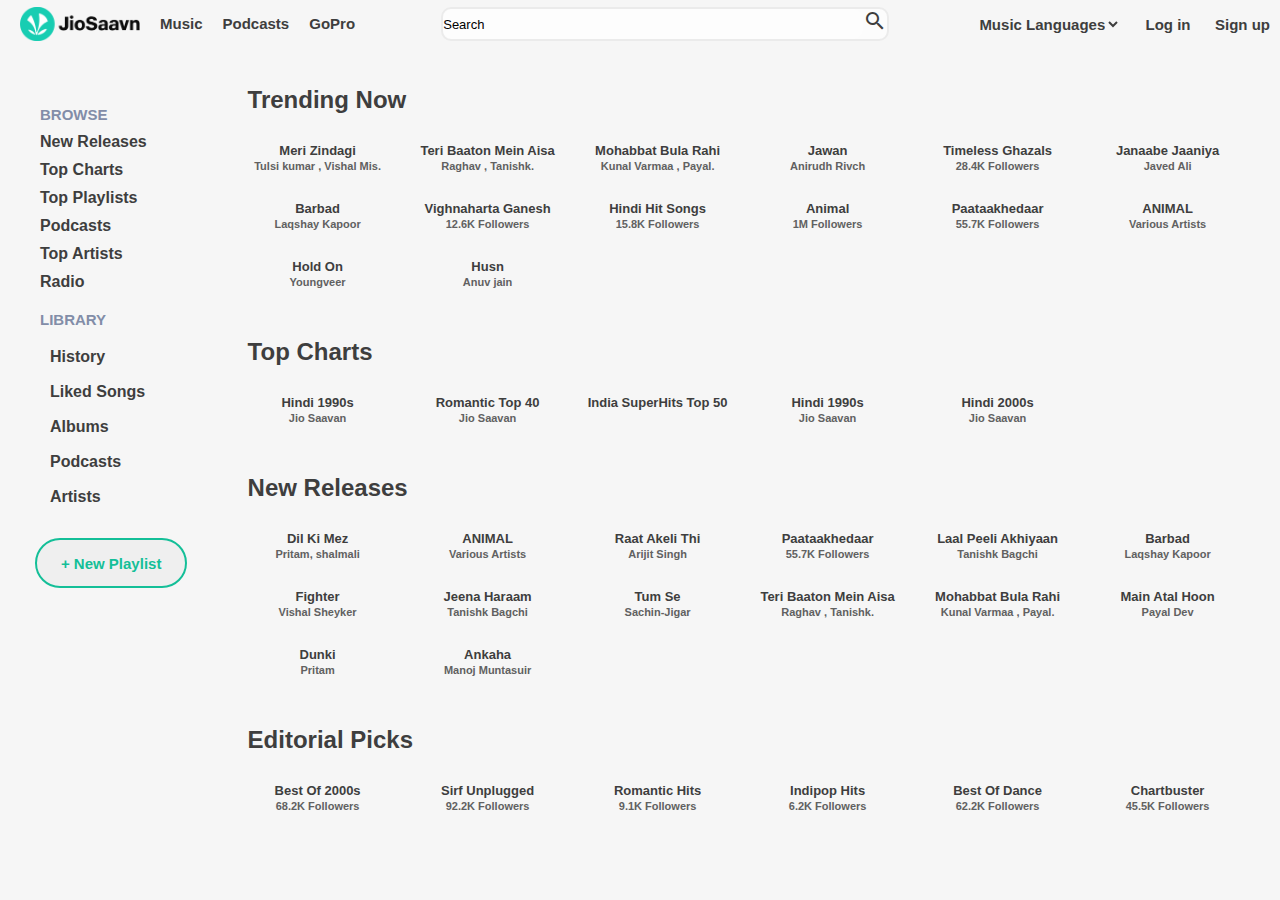
==== index.html @ f63c3358 "Make website responsive" ====
<!DOCTYPE html>
<html lang="en">

<head>
    <meta charset="UTF-8">
    <meta name="viewport" content="width=device-width, initial-scale=1.0">
    <title>Document</title>
    <link rel="stylesheet" href="style.css">
    <link rel="stylesheet" href="https://fonts.googleapis.com/icon?family=Material+Icons">
</head>

<body>
    <!-- Nav Start -->
    <div class="header">
        <div class="header_left">
            <img src="./image/JioSaavn_Logo.svg.png" alt="JioSaavan LoGo" />
            <div class="mydiv"><span title="Music">Music</span></div>
            <div class="hide">
                <h2 style="margin-left: 20px; color: rgba(0, 0, 0, 0.58);">What's Hot on JioSaavn
                </h2>
                <hr>
                <div class="menu-item">
                    <div class="menu-container-1">
                        <h4>NEW RELEASES</h4>
                        <p>Tum Se (From "Teri Baaton Mein Aisa Uljha Jiya")</p>
                        <p>Teri Baaton Mein Aisa Uljha Jiya Title Song (From "Teri Baaton Mein Aisa Uljha Jiya")</p>
                        <p>Jeena Haraam (From "Crakk - Jeetegaa Toh Jiyegaa")</p>
                        <p>Akhiyaan Gulaab (From "Teri Baaton Mein Aisa Uljha Jiya")</p>
                        <p>Dil Jhoom (From "Crakk - Jeetegaa Toh Jiyegaa")</p>
                        <p>Laal Peeli Akhiyaan (From "Teri Baaton Mein Aisa Uljha Jiya")</p>
                        <p>Raat Akeli Thi (From "Merry Christmas")</p>
                    </div>
                    <div class="menu-container-1" style="width: 60%;">
                        <h4>TOP PLAYLISTS</h4>
                        <p>Chartbusters 2023 - Hindi</p>
                        <p>Surprise Me</p>
                        <p>Weekly Top Songs - Hindi</p>
                        <p>Best Of Dance - Hindi</p>
                        <p>Indipop Hits 2023 - Hindi</p>
                        <p>Jhakaas Remakes</p>
                        <p>Romantic Hits 2023 - Hindi</p>
                        <p>Sirf Unplugged</p>
                        <p>Best Of 2000s - Hindi</p>
                        <p>Best Of Sad Songs - Hindi</p>
                    </div>
                    <div class="menu-container-1" style="width: 60%;">
                        <h4>TOP ARTISTS</h4>
                        <p>Neha Kakkar</p>
                        <p>Arijit Singh</p>
                        <p>Badshah</p>
                        <p>Atif Aslam</p>
                        <p>Justin Bieber</p>
                        <p>Himesh Reshammiya</p>
                        <p>Badshah</p>
                        <p>Lata Mangeshkar</p>
                        <p>Diljit Dosanjh</p>
                        <p>Shreya Ghoshal</p>
                        <p>Reshammiya</p>
                    </div>
                </div>
            </div>
            <div><span title="Podcasts"><a href="#podcasts">Podcasts</a></span></div>
            <div><span title="GoPro">GoPro</span></div>
        </div>

        <div title="search" class="header_middle">
            <input type="text" placeholder="Search">
            <i class="material-icons">search</i>
        </div>

        <div class="header_right">
            <span>
                <select class="select" name="Languages">
                    <option disabled selected>Music Languages</option>
                    <option value="Hindi">Hindi</option>
                    <option value="English">English</option>
                    <option value="Punjabi">Punjabi</option>
                    <option value="Gujarati">Gujarati</option>
                    <option value="Bhojpuri">Bhojpuri</option>
                </select>
            </span>
            <span title="Log In" class="login">Log in</span>
            <span title="Sign Up" class="login">Sign up</span>
        </div>
    </div>
    <!-- Nav close -->

    <div class="main">
        <!-- Sidebar Section Start -->
        <div class="sidebar">
            <div class="categories-1">
                <h4>BROWSE</h4>
                <ul class="category-1">
                    <li title="New Releases"><a href="">New Releases</a></li>
                    <li title="Top Charts"><a href="./shreyashi/Top Charts/charts.html">Top Charts</a></li>
                    <li title="Top Playlists"><a href="abhishek/topPlaylist.html">Top Playlists</a></li>
                    <li title="Podcasts"><a href="./dhruv/podcast.html">Podcasts</a></li>
                    <li title="Top Artists"><a href="">Top Artists</a></li>
                    <li title="Radio"><a href="">Radio</a></li>
                </ul>
            </div>

            <div class="categories-2">
                <h4>LIBRARY</h4>
                <div class="category-2">
                    <i class="fa-solid fa-clock-rotate-left"></i>
                    <span title="History">History</span>
                </div>
                <div class="category-2">
                    <i class="fa-solid fa-heart"></i>
                    <span title="Liked Songs">Liked Songs</span>
                </div>
                <div class="category-2">
                    <i class="fa-solid fa-record-vinyl"></i>
                    <span title="Albums">Albums</span>
                </div>
                <div class="category-2">
                    <i class="fa-solid fa-microphone-lines"></i>
                    <span title="Podcasts">Podcasts</span>
                </div>
                <div class="category-2">
                    <i class="fa-solid fa-person"></i>
                    <span title="Artists">Artists</span>
                </div>
            </div>

            <div class="newplaylist">
                <button>+ New Playlist</button>
            </div>
        </div>
        <!-- Sidebar Section end -->

        <!-- Main Music Section Start -->
        <div class="music">

            <!-- Trending Now section start -->
            <h2>Trending Now</h2>
            <div class="container">
                <div class="main-music icon_hover-1">
                    <div class="music-thumbnail">
                        <img src="https://c.saavncdn.com/516/Meri-Zindagi-Hindi-2024-20240124171007-150x150.jpg?bch=474133"
                            alt="">
                        <div class="middle-1">
                            <div class="text-1"><i class="fa-sharp fa-solid fa-circle-play fa-xl"></i>
                            </div>
                        </div>
                    </div>
                    <div class="title">
                        <p class="p1">Meri Zindagi</p>
                        <p class="p2">Tulsi kumar , Vishal Mis.</p>
                    </div>
                </div>
                <div class="main-music icon_hover-1">
                    <div class="music-thumbnail">
                        <img src="https://c.saavncdn.com/844/Teri-Baaton-Mein-Aisa-Uljha-Jiya-Title-Song-From-Teri-Baaton-Mein-Aisa-Uljha-Jiya-Hindi-2024-20240130171002-150x150.jpg?bch=474136"
                            alt="">
                        <div class="middle-1">
                            <div class="text-1"><i class="fa-sharp fa-solid fa-circle-play fa-xl"></i>
                            </div>
                        </div>
                    </div>
                    <div class="title">
                        <p class="p1">Teri Baaton Mein Aisa</p>
                        <p class="p2">Raghav , Tanishk.</p>
                    </div>
                </div>
                <div class="main-music icon_hover-1">
                    <div class="music-thumbnail">
                        <img src="https://c.saavncdn.com/019/Mohabbat-Bula-Rahi-Hai-Hindi-2024-20240122130630-150x150.jpg?bch=474136"
                            alt="">
                        <div class="middle-1">
                            <div class="text-1"><i class="fa-sharp fa-solid fa-circle-play fa-xl"></i>
                            </div>
                        </div>
                    </div>
                    <div class="title">
                        <p class="p1">Mohabbat Bula Rahi</p>
                        <p class="p2">Kunal Varmaa , Payal.</p>
                    </div>
                </div>
                <div class="main-music icon_hover-1">
                    <div class="music-thumbnail">
                        <img src="https://c.saavncdn.com/047/Jawan-Hindi-2023-20230921190854-150x150.jpg?bch=474136"
                            alt="">
                        <div class="middle-1">
                            <div class="text-1"><i class="fa-sharp fa-solid fa-circle-play fa-xl"></i>
                            </div>
                        </div>
                    </div>
                    <div class="title">
                        <p class="p1">Jawan</p>
                        <p class="p2">Anirudh Rivch</p>
                    </div>
                </div>
                <div class="main-music icon_hover-1">
                    <div class="music-thumbnail">
                        <img src="https://c.saavncdn.com/editorial/logo/TimelessGhazals_20211215062059_150x150.jpg?bch=1703145187"
                            alt="">
                        <div class="middle-1">
                            <div class="text-1"><i class="fa-sharp fa-solid fa-circle-play fa-xl"></i>
                            </div>
                        </div>
                    </div>
                    <div class="title">
                        <p class="p1">Timeless Ghazals</p>
                        <p class="p2">28.4K Followers</p>
                    </div>
                </div>
                <div class="main-music icon_hover-1">
                    <div class="music-thumbnail">
                        <img src="https://c.saavncdn.com/853/Janaabe-Jaaniya-Hindi-2024-20240131053656-150x150.jpg?bch=474136"
                            alt="">
                        <div class="middle-1">
                            <div class="text-1"><i class="fa-sharp fa-solid fa-circle-play fa-xl"></i>
                            </div>
                        </div>
                    </div>
                    <div class="title">
                        <p class="p1">Janaabe Jaaniya</p>
                        <p class="p2">Javed Ali</p>
                    </div>
                </div>
                <div class="main-music icon_hover-1">
                    <div class="music-thumbnail">
                        <img src="https://c.saavncdn.com/395/Barbaad-Hindi-2024-20240119101507-150x150.jpg?bch=474136"
                            alt="">
                        <div class="middle-1">
                            <div class="text-1"><i class="fa-sharp fa-solid fa-circle-play fa-xl"></i>
                            </div>
                        </div>
                    </div>
                    <div class="title">
                        <p class="p1">Barbad</p>
                        <p class="p2">Laqshay Kapoor</p>
                    </div>
                </div>
                <div class="main-music icon_hover-1">
                    <div class="music-thumbnail">
                        <img src="https://c.saavncdn.com/editorial/logo/MTPVighnahartaGaneshhindiJaiShreeGanesha_20210907171234_150x150.jpg?bch=1706769271"
                            alt="">
                        <div class="middle-1">
                            <div class="text-1"><i class="fa-sharp fa-solid fa-circle-play fa-xl"></i>
                            </div>
                        </div>
                    </div>
                    <div class="title">
                        <p class="p1">Vighnaharta Ganesh</p>
                        <p class="p2">12.6K Followers</p>
                    </div>
                </div>
                <div class="main-music icon_hover-1">
                    <div class="music-thumbnail">
                        <img src="https://c.saavncdn.com/editorial/HindiHitSongs_20231227172200_150x150.jpg?bch=1703699539"
                            alt="">
                        <div class="middle-1">
                            <div class="text-1"><i class="fa-sharp fa-solid fa-circle-play fa-xl"></i>
                            </div>
                        </div>
                    </div>
                    <div class="title">
                        <p class="p1">Hindi Hit Songs</p>
                        <p class="p2">15.8K Followers</p>
                    </div>
                </div>
                <div class="main-music icon_hover-1">
                    <div class="music-thumbnail">
                        <img src="https://c.saavncdn.com/172/ANIMAL-Hindi-2024-20240123131002-150x150.jpg?bch=474136"
                            alt="">
                        <div class="middle-1">
                            <div class="text-1"><i class="fa-sharp fa-solid fa-circle-play fa-xl"></i>
                            </div>
                        </div>
                    </div>
                    <div class="title">
                        <p class="p1">Animal</p>
                        <p class="p2">1M Followers</p>
                    </div>
                </div>
                <div class="main-music icon_hover-1">
                    <div class="music-thumbnail">
                        <img src="https://c.saavncdn.com/editorial/PataakhedaarHits_20230529083453_150x150.jpg?bch=1704454521"
                            alt="">
                        <div class="middle-1">
                            <div class="text-1"><i class="fa-sharp fa-solid fa-circle-play fa-xl"></i>
                            </div>
                        </div>
                    </div>
                    <div class="title">
                        <p class="p1">Paataakhedaar</p>
                        <p class="p2">55.7K Followers</p>
                    </div>
                </div>
                <div class="main-music icon_hover-1">
                    <div class="music-thumbnail">
                        <img src="https://c.saavncdn.com/092/ANIMAL-Hindi-2023-20231124191036-150x150.jpg?bch=474136"
                            alt="">
                        <div class="middle-1">
                            <div class="text-1"><i class="fa-sharp fa-solid fa-circle-play fa-xl"></i>
                            </div>
                        </div>
                    </div>
                    <div class="title">
                        <p class="p1">ANIMAL</p>
                        <p class="p2">Various Artists</p>
                    </div>
                </div>
                <div class="main-music icon_hover-1">
                    <div class="music-thumbnail">
                        <img src="https://c.saavncdn.com/728/Hold-On-Hindi-2024-20240131063726-150x150.jpg?bch=474136"
                            alt="">
                        <div class="middle-1">
                            <div class="text-1"><i class="fa-sharp fa-solid fa-circle-play fa-xl"></i>
                            </div>
                        </div>
                    </div>
                    <div class="title">
                        <p class="p1">Hold On</p>
                        <p class="p2">Youngveer</p>
                    </div>
                </div>
                <div class="main-music icon_hover-1">
                    <div class="music-thumbnail">
                        <img src="https://c.saavncdn.com/436/Husn-Hindi-2023-20231129054140-150x150.jpg?bch=474136"
                            alt="">
                        <div class="middle-1">
                            <div class="text-1"><i class="fa-sharp fa-solid fa-circle-play fa-xl"></i>
                            </div>
                        </div>
                    </div>
                    <div class="title">
                        <p class="p1">Husn</p>
                        <p class="p2">Anuv jain</p>
                    </div>
                </div>
            </div>
            <!-- Trending Now section end -->

            <!-- Top Charts section start -->
            <h2>Top Charts</h2>
            <div class="container">
                <div class="main-music icon_hover-1">
                    <div class="music-thumbnail">
                        <img src="https://c.saavncdn.com/editorial/charts_CHARTS_SAAVN_hindi_1990s_175982_20230711094900_150x150.jpg"
                            alt="">
                        <div class="middle-1">
                            <div class="text-1"><i class="fa-sharp fa-solid fa-circle-play fa-xl"></i>
                            </div>
                        </div>
                    </div>
                    <div class="title">
                        <p class="p1">Hindi 1990s</p>
                        <p class="p2">Jio Saavan</p>
                    </div>
                </div>
                <div class="main-music icon_hover-1">
                    <div class="music-thumbnail">
                        <img src="https://c.saavncdn.com/editorial/charts_RomanticTop40_167985_20220311173413_150x150.jpg"
                            alt="">
                        <div class="middle-1">
                            <div class="text-1"><i class="fa-sharp fa-solid fa-circle-play fa-xl"></i>
                            </div>
                        </div>
                    </div>
                    <div class="title">
                        <p class="p1">Romantic Top 40</p>
                        <p class="p2">Jio Saavan</p>
                    </div>
                </div>
                <div class="main-music icon_hover-1">
                    <div class="music-thumbnail">
                        <img src="https://c.saavncdn.com/editorial/IndiaSuperhitsTop50_20240125185012_150x150.jpg"
                            alt="">
                        <div class="middle-1">
                            <div class="text-1"><i class="fa-sharp fa-solid fa-circle-play fa-xl"></i>
                            </div>
                        </div>
                    </div>
                    <div class="title">
                        <p class="p1">India SuperHits Top 50</p>
                    </div>
                </div>
                <div class="main-music icon_hover-1">
                    <div class="music-thumbnail">
                        <img src="https://c.saavncdn.com/editorial/charts_CHARTS_SAAVN_hindi_1980s_139462_20230711095004_150x150.jpg"
                            alt="">
                        <div class="middle-1">
                            <div class="text-1"><i class="fa-sharp fa-solid fa-circle-play fa-xl"></i>
                            </div>
                        </div>
                    </div>
                    <div class="title">
                        <p class="p1">Hindi 1990s</p>
                        <p class="p2">Jio Saavan</p>
                    </div>
                </div>
                <div class="main-music icon_hover-1">
                    <div class="music-thumbnail">
                        <img src="https://c.saavncdn.com/editorial/charts_CHARTS_SAAVN_hindi_2000s_139784_20230711094322_150x150.jpg"
                            alt="">
                        <div class="middle-1">
                            <div class="text-1"><i class="fa-sharp fa-solid fa-circle-play fa-xl"></i>
                            </div>
                        </div>
                    </div>
                    <div class="title">
                        <p class="p1">Hindi 2000s</p>
                        <p class="p2">Jio Saavan</p>
                    </div>
                </div>
            </div>
            <!-- Top Charts section end -->


            <!-- New Releases section start -->
            <h2>New Releases</h2>
            <div class="container">
                <div class="main-music icon_hover-1">
                    <div class="music-thumbnail">
                        <img src="https://c.saavncdn.com/555/Dil-Ki-Mez-Pe-From-Merry-Christmas-Hindi-2024-20240117120334-150x150.jpg"
                            alt="">
                        <div class="middle-1">
                            <div class="text-1"><i class="fa-sharp fa-solid fa-circle-play fa-xl"></i>
                            </div>
                        </div>
                    </div>
                    <div class="title">
                        <p class="p1">Dil Ki Mez</p>
                        <p class="p2">Pritam, shalmali</p>
                    </div>
                </div>
                <div class="main-music icon_hover-1">
                    <div class="music-thumbnail">
                        <img src="https://c.saavncdn.com/092/ANIMAL-Hindi-2023-20231124191036-150x150.jpg?bch=474136"
                            alt="">
                        <div class="middle-1">
                            <div class="text-1"><i class="fa-sharp fa-solid fa-circle-play fa-xl"></i>
                            </div>
                        </div>
                    </div>
                    <div class="title">
                        <p class="p1">ANIMAL</p>
                        <p class="p2">Various Artists</p>
                    </div>
                </div>
                <div class="main-music icon_hover-1">
                    <div class="music-thumbnail">
                        <img src="https://c.saavncdn.com/043/Raat-Akeli-Thi-From-Merry-Christmas-Hindi-2024-20240109222803-150x150.jpg"
                            alt="">
                        <div class="middle-1">
                            <div class="text-1"><i class="fa-sharp fa-solid fa-circle-play fa-xl"></i>
                            </div>
                        </div>
                    </div>
                    <div class="title">
                        <p class="p1">Raat Akeli Thi</p>
                        <p class="p2">Arijit Singh</p>
                    </div>
                </div>
                <div class="main-music icon_hover-1">
                    <div class="music-thumbnail">
                        <img src="https://c.saavncdn.com/editorial/PataakhedaarHits_20230529083453_150x150.jpg?bch=1704454521"
                            alt="">
                        <div class="middle-1">
                            <div class="text-1"><i class="fa-sharp fa-solid fa-circle-play fa-xl"></i>
                            </div>
                        </div>
                    </div>
                    <div class="title">
                        <p class="p1">Paataakhedaar</p>
                        <p class="p2">55.7K Followers</p>
                    </div>
                </div>
                <div class="main-music icon_hover-1">
                    <div class="music-thumbnail">
                        <img src="https://c.saavncdn.com/977/Laal-Peeli-Akhiyaan-From-Teri-Baaton-Mein-Aisa-Uljha-Jiya-Hindi-2024-20240111141044-150x150.jpg"
                            alt="">
                        <div class="middle-1">
                            <div class="text-1"><i class="fa-sharp fa-solid fa-circle-play fa-xl"></i>
                            </div>
                        </div>
                    </div>
                    <div class="title">
                        <p class="p1">Laal Peeli Akhiyaan</p>
                        <p class="p2">Tanishk Bagchi</p>
                    </div>
                </div>
                <div class="main-music icon_hover-1">
                    <div class="music-thumbnail">
                        <img src="https://c.saavncdn.com/395/Barbaad-Hindi-2024-20240119101507-150x150.jpg?bch=474136"
                            alt="">
                        <div class="middle-1">
                            <div class="text-1"><i class="fa-sharp fa-solid fa-circle-play fa-xl"></i>
                            </div>
                        </div>
                    </div>
                    <div class="title">
                        <p class="p1">Barbad</p>
                        <p class="p2">Laqshay Kapoor</p>
                    </div>
                </div>
                <div class="main-music icon_hover-1">
                    <div class="music-thumbnail">
                        <img src="https://c.saavncdn.com/153/Fighter-Hindi-2024-20240129131002-150x150.jpg" alt="">
                        <div class="middle-1">
                            <div class="text-1"><i class="fa-sharp fa-solid fa-circle-play fa-xl"></i>
                            </div>
                        </div>
                    </div>
                    <div class="title">
                        <p class="p1">Fighter</p>
                        <p class="p2">Vishal Sheyker</p>
                    </div>
                </div>
                <div class="main-music icon_hover-1">
                    <div class="music-thumbnail">
                        <img src="https://c.saavncdn.com/356/Jeena-Haraam-From-Crakk-Jeetegaa-Toh-Jiyegaa-Hindi-2024-20240125121115-150x150.jpg"
                            alt="">
                        <div class="middle-1">
                            <div class="text-1"><i class="fa-sharp fa-solid fa-circle-play fa-xl"></i>
                            </div>
                        </div>
                    </div>
                    <div class="title">
                        <p class="p1">Jeena Haraam</p>
                        <p class="p2">Tanishk Bagchi</p>
                    </div>
                </div>
                <div class="main-music icon_hover-1">
                    <div class="music-thumbnail">
                        <img src="https://c.saavncdn.com/186/Tum-Se-From-Teri-Baaton-Mein-Aisa-Uljha-Jiya-Hindi-2024-20240202001003-150x150.jpg"
                            alt="">
                        <div class="middle-1">
                            <div class="text-1"><i class="fa-sharp fa-solid fa-circle-play fa-xl"></i>
                            </div>
                        </div>
                    </div>
                    <div class="title">
                        <p class="p1">Tum Se</p>
                        <p class="p2">Sachin-Jigar</p>
                    </div>
                </div>
                <div class="main-music icon_hover-1">
                    <div class="music-thumbnail">
                        <img src="https://c.saavncdn.com/844/Teri-Baaton-Mein-Aisa-Uljha-Jiya-Title-Song-From-Teri-Baaton-Mein-Aisa-Uljha-Jiya-Hindi-2024-20240130171002-150x150.jpg?bch=474136"
                            alt="">
                        <div class="middle-1">
                            <div class="text-1"><i class="fa-sharp fa-solid fa-circle-play fa-xl"></i>
                            </div>
                        </div>
                    </div>
                    <div class="title">
                        <p class="p1">Teri Baaton Mein Aisa</p>
                        <p class="p2">Raghav , Tanishk.</p>
                    </div>
                </div>
                <div class="main-music icon_hover-1">
                    <div class="music-thumbnail">
                        <img src="https://c.saavncdn.com/019/Mohabbat-Bula-Rahi-Hai-Hindi-2024-20240122130630-150x150.jpg?bch=474136"
                            alt="">
                        <div class="middle-1">
                            <div class="text-1"><i class="fa-sharp fa-solid fa-circle-play fa-xl"></i>
                            </div>
                        </div>
                    </div>
                    <div class="title">
                        <p class="p1">Mohabbat Bula Rahi</p>
                        <p class="p2">Kunal Varmaa , Payal.</p>
                    </div>
                </div>
                <div class="main-music icon_hover-1">
                    <div class="music-thumbnail">
                        <img src="https://c.saavncdn.com/509/Main-Atal-Hoon-Hindi-2024-20240117153759-150x150.jpg"
                            alt="">
                        <div class="middle-1">
                            <div class="text-1"><i class="fa-sharp fa-solid fa-circle-play fa-xl"></i>
                            </div>
                        </div>
                    </div>
                    <div class="title">
                        <p class="p1">Main Atal Hoon</p>
                        <p class="p2">Payal Dev</p>
                    </div>
                </div>
                <div class="main-music icon_hover-1">
                    <div class="music-thumbnail">
                        <img src="https://c.saavncdn.com/139/Dunki-Hindi-2023-20231220211003-150x150.jpg" alt="">
                        <div class="middle-1">
                            <div class="text-1"><i class="fa-sharp fa-solid fa-circle-play fa-xl"></i>
                            </div>
                        </div>
                    </div>
                    <div class="title">
                        <p class="p1">Dunki</p>
                        <p class="p2">Pritam</p>
                    </div>
                </div>
                <div class="main-music icon_hover-1">
                    <div class="music-thumbnail">
                        <img src="https://c.saavncdn.com/475/Ankaha-From-Main-Atal-Hoon-Hindi-2024-20240125110845-150x150.jpg"
                            alt="">
                        <div class="middle-1">
                            <div class="text-1"><i class="fa-sharp fa-solid fa-circle-play fa-xl"></i>
                            </div>
                        </div>
                    </div>
                    <div class="title">
                        <p class="p1">Ankaha</p>
                        <p class="p2">Manoj Muntasuir</p>
                    </div>
                </div>
            </div>
            <!-- New Releases section end -->

            <!-- Editorial Picks section start -->
            <h2>Editorial Picks</h2>
            <div class="container">
                <div class="main-music icon_hover-1">
                    <div class="music-thumbnail">
                        <img src="https://c.saavncdn.com/editorial/BestOf2000sHindi_20230901051004_150x150.jpg" alt="">
                        <div class="middle-1">
                            <div class="text-1"><i class="fa-sharp fa-solid fa-circle-play fa-xl"></i>
                            </div>
                        </div>
                    </div>
                    <div class="title">
                        <p class="p1">Best Of 2000s</p>
                        <p class="p2">68.2K Followers</p>
                    </div>
                </div>
                <div class="main-music icon_hover-1">
                    <div class="music-thumbnail">
                        <img src="https://c.saavncdn.com/editorial/SirfUnplugged_20230531161214_150x150.jpg" alt="">
                        <div class="middle-1">
                            <div class="text-1"><i class="fa-sharp fa-solid fa-circle-play fa-xl"></i>
                            </div>
                        </div>
                    </div>
                    <div class="title">
                        <p class="p1">Sirf Unplugged</p>
                        <p class="p2">92.2K Followers</p>
                    </div>
                </div>
                <div class="main-music icon_hover-1">
                    <div class="music-thumbnail">
                        <img src="https://c.saavncdn.com/editorial/RomanticHits2023Hindi_20231211051437_150x150.jpg"
                            alt="">
                        <div class="middle-1">
                            <div class="text-1"><i class="fa-sharp fa-solid fa-circle-play fa-xl"></i>
                            </div>
                        </div>
                    </div>
                    <div class="title">
                        <p class="p1">Romantic Hits</p>
                        <p class="p2">9.1K Followers</p>
                    </div>
                </div>
                <div class="main-music icon_hover-1">
                    <div class="music-thumbnail">
                        <img src="https://c.saavncdn.com/editorial/IndipopHits2023Hindi_20231211051948_150x150.jpg"
                            alt="">
                        <div class="middle-1">
                            <div class="text-1"><i class="fa-sharp fa-solid fa-circle-play fa-xl"></i>
                            </div>
                        </div>
                    </div>
                    <div class="title">
                        <p class="p1">Indipop Hits</p>
                        <p class="p2">6.2K Followers</p>
                    </div>
                </div>
                <div class="main-music icon_hover-1">
                    <div class="music-thumbnail">
                        <img src="https://c.saavncdn.com/editorial/BestOfDanceHindi_20231026182028_150x150.jpg" alt="">
                        <div class="middle-1">
                            <div class="text-1"><i class="fa-sharp fa-solid fa-circle-play fa-xl"></i>
                            </div>
                        </div>
                    </div>
                    <div class="title">
                        <p class="p1">Best Of Dance</p>
                        <p class="p2">62.2K Followers</p>
                    </div>
                </div>
                <div class="main-music icon_hover-1">
                    <div class="music-thumbnail">
                        <img src="https://c.saavncdn.com/editorial/Chartbusters2023_20231211051420_150x150.jpg" alt="">
                        <div class="middle-1">
                            <div class="text-1"><i class="fa-sharp fa-solid fa-circle-play fa-xl"></i>
                            </div>
                        </div>
                    </div>
                    <div class="title">
                        <p class="p1">Chartbuster</p>
                        <p class="p2">45.5K Followers</p>
                    </div>
                </div>
                <div class="main-music icon_hover-1">
                    <div class="music-thumbnail">
                        <img src="https://c.saavncdn.com/editorial/BestOfRetro_20230831100603_150x150.jpg" alt="">
                        <div class="middle-1">
                            <div class="text-1"><i class="fa-sharp fa-solid fa-circle-play fa-xl"></i>
                            </div>
                        </div>
                    </div>
                    <div class="title">
                        <p class="p1">Best Of Retro</p>
                        <p class="p2">31.7K Followers</p>
                    </div>
                </div>
            </div>
            <!-- Editorial Picks section end -->

            <!-- Trending Podcasts section start -->
            <h2>Trending Podcasts</h2>
            <div class="container">
                <div class="main-music icon_hover-1">
                    <div class="music-thumbnail">
                        <img src="https://c.sop.saavncdn.com/Sathi-Das-20210715050424-150x150.jpg" alt="">
                        <div class="middle-1">
                            <div class="text-1"><i class="fa-sharp fa-solid fa-circle-play fa-xl"></i>
                            </div>
                        </div>
                    </div>
                    <div class="title">
                        <p class="p1">Sathi Das</p>
                    </div>
                </div>
                <div class="main-music icon_hover-1">
                    <div class="music-thumbnail">
                        <img src="https://c.sop.saavncdn.com/Bal-Krishan-Leela-20221229195518-150x150.jpg" alt="">
                        <div class="middle-1">
                            <div class="text-1"><i class="fa-sharp fa-solid fa-circle-play fa-xl"></i>
                            </div>
                        </div>
                    </div>
                    <div class="title">
                        <p class="p1">Bal Krishan Leela</p>
                    </div>
                </div>
                <div class="main-music icon_hover-1">
                    <div class="music-thumbnail">
                        <img src="https://c.sop.saavncdn.com/Ramayan-20230402054719-150x150.jpg" alt="">
                        <div class="middle-1">
                            <div class="text-1"><i class="fa-sharp fa-solid fa-circle-play fa-xl"></i>
                            </div>
                        </div>
                    </div>
                    <div class="title">
                        <p class="p1">Ramayan</p>
                    </div>
                </div>
                <div class="main-music icon_hover-1">
                    <div class="music-thumbnail">
                        <img src="https://c.sop.saavncdn.com/Yatharth-Geeta-Hindi-20211207111212-150x150.jpg" alt="">
                        <div class="middle-1">
                            <div class="text-1"><i class="fa-sharp fa-solid fa-circle-play fa-xl"></i>
                            </div>
                        </div>
                    </div>
                    <div class="title">
                        <p class="p1">Yatharth Geeta (Hindi)</p>
                    </div>
                </div>
                <div class="main-music icon_hover-1">
                    <div class="music-thumbnail">
                        <img src="https://c.sop.saavncdn.com/-20230102133012-150x150.jpg" alt="">
                        <div class="middle-1">
                            <div class="text-1"><i class="fa-sharp fa-solid fa-circle-play fa-xl"></i>
                            </div>
                        </div>
                    </div>
                    <div class="title">
                        <p class="p1">लव स्टोरी</p>
                    </div>
                </div>
                <div class="main-music icon_hover-1">
                    <div class="music-thumbnail">
                        <img src="https://c.sop.saavncdn.com/Adhyatmik-Kathayein-20231030074051-150x150.jpg" alt="">
                        <div class="middle-1">
                            <div class="text-1"><i class="fa-sharp fa-solid fa-circle-play fa-xl"></i>
                            </div>
                        </div>
                    </div>
                    <div class="title">
                        <p class="p1">Adhyatmik Kathayein</p>
                    </div>
                </div>
                <div class="main-music icon_hover-1">
                    <div class="music-thumbnail">
                        <img src="https://c.sop.saavncdn.com/DHADKANE-MERI-SUN-20231008103605-150x150.jpg" alt="">
                        <div class="middle-1">
                            <div class="text-1"><i class="fa-sharp fa-solid fa-circle-play fa-xl"></i>
                            </div>
                        </div>
                    </div>
                    <div class="title">
                        <p class="p1">Dhadkane Meri Sun</p>
                    </div>
                </div>
                <div class="main-music icon_hover-1">
                    <div class="music-thumbnail">
                        <img src="https://c.sop.saavncdn.com/Jai-Bajrangi-20210421124459-150x150.jpg" alt="">
                        <div class="middle-1">
                            <div class="text-1"><i class="fa-sharp fa-solid fa-circle-play fa-xl"></i>
                            </div>
                        </div>
                    </div>
                    <div class="title">
                        <p class="p1">Jai Bajrangi</p>
                    </div>
                </div>
                <div class="main-music icon_hover-1">
                    <div class="music-thumbnail">
                        <img src="https://c.sop.saavncdn.com/Kabir-Ke-Dohe-20231122094009-150x150.jpg" alt="">
                        <div class="middle-1">
                            <div class="text-1"><i class="fa-sharp fa-solid fa-circle-play fa-xl"></i>
                            </div>
                        </div>
                    </div>
                    <div class="title">
                        <p class="p1">Kabir Ke Dohe</p>
                    </div>
                </div>
                <div class="main-music icon_hover-1">
                    <div class="music-thumbnail">
                        <img src="https://c.sop.saavncdn.com/Sanatan-Soch-Science-of-Eternal-Well-Being-Spiritual-Podcast-20231108094746-150x150.jpg"
                            alt="">
                        <div class="middle-1">
                            <div class="text-1"><i class="fa-sharp fa-solid fa-circle-play fa-xl"></i>
                            </div>
                        </div>
                    </div>
                    <div class="title">
                        <p class="p1">Sanatan Soch</p>
                    </div>
                </div>
                <div class="main-music icon_hover-1">
                    <div class="music-thumbnail">
                        <img src="https://c.sop.saavncdn.com/Bhagvat-Gita-quotes-Mahabharat-Shri-Krishna-quotes-20230722081111-150x150.jpg"
                            alt="">
                        <div class="middle-1">
                            <div class="text-1"><i class="fa-sharp fa-solid fa-circle-play fa-xl"></i>
                            </div>
                        </div>
                    </div>
                    <div class="title">
                        <p class="p1">Bhagvat Gita Quotes</p>
                    </div>
                </div>
                <div class="main-music icon_hover-1">
                    <div class="music-thumbnail">
                        <img src="https://c.sop.saavncdn.com/Yakshini-Author-Anand-Usha-Borkar-20221020131314-150x150.jpg"
                            alt="">
                        <div class="middle-1">
                            <div class="text-1"><i class="fa-sharp fa-solid fa-circle-play fa-xl"></i>
                            </div>
                        </div>
                    </div>
                    <div class="title">
                        <p class="p1">Yakshini</p>
                    </div>
                </div>
                <div class="main-music icon_hover-1">
                    <div class="music-thumbnail">
                        <img src="https://c.sop.saavncdn.com/-20230103043004-150x150.jpg" alt="">
                        <div class="middle-1">
                            <div class="text-1"><i class="fa-sharp fa-solid fa-circle-play fa-xl"></i>
                            </div>
                        </div>
                    </div>
                    <div class="title">
                        <p class="p1">चाणक्य नीति</p>
                    </div>
                </div>
                <div class="main-music icon_hover-1">
                    <div class="music-thumbnail">
                        <img src="https://c.sop.saavncdn.com/Ramayan-Hindi-20230806123927-150x150.jpg" alt="">
                        <div class="middle-1">
                            <div class="text-1"><i class="fa-sharp fa-solid fa-circle-play fa-xl"></i>
                            </div>
                        </div>
                    </div>
                    <div class="title">
                        <p class="p1">Ramayan (Hindi)</p>
                    </div>
                </div>
            </div>
            <!-- Trending Podcasts section end -->

            <!-- Radio Station Start -->
            <h2>Radio Stations</h2>
            <div class="container-radio">
                <div class="main-music icon_hover-2">
                    <div class="music-thumbnail">
                        <img src="https://c.saavncdn.com/editorial/HindustaniSangeet_saavn_radio_20210528093123_150x150.jpg"
                            alt="">
                        <div class="middle">
                            <div class="text"><i class="fa-sharp fa-solid fa-circle-play fa-xl"></i>
                            </div>
                        </div>
                    </div>
                    <div class="title">
                        <p class="p1">Hindustani Sangeet</p>
                        <p class="p2">Hindi Radio</p>
                    </div>
                </div>
                <div class="main-music icon_hover-2">
                    <div class="music-thumbnail">
                        <img src="https://c.saavncdn.com/editorial/YeshuMasih_saavn_radio_20211203122614_150x150.jpg"
                            alt="">
                        <div class="middle">
                            <div class="text"><i class="fa-sharp fa-solid fa-circle-play fa-xl"></i>
                            </div>
                        </div>
                    </div>
                    <div class="title">
                        <p class="p1">Yeshu Masih</p>
                        <p class="p2">Hindi Radio</p>
                    </div>
                </div>
                <div class="main-music icon_hover-2">
                    <div class="music-thumbnail">
                        <img src="https://c.saavncdn.com/editorial/SantVaani_saavn_radio_20210528092948_150x150.jpg"
                            alt="">
                        <div class="middle">
                            <div class="text"><i class="fa-sharp fa-solid fa-circle-play fa-xl"></i>
                            </div>
                        </div>
                    </div>
                    <div class="title">
                        <p class="p1">SantVaani</p>
                        <p class="p2">Hindi Radio</p>
                    </div>
                </div>
                <div class="main-music icon_hover-2">
                    <div class="music-thumbnail">
                        <img src="https://c.saavncdn.com/editorial/MusicalCovers_saavn_radio_20210528093259_150x150.jpg"
                            alt="">
                        <div class="middle">
                            <div class="text"><i class="fa-sharp fa-solid fa-circle-play fa-xl"></i>
                            </div>
                        </div>
                    </div>
                    <div class="title">
                        <p class="p1">Hindi Musical Covers</p>
                        <p class="p2">Hindi Radio</p>
                    </div>
                </div>
                <div class="main-music icon_hover-2">
                    <div class="music-thumbnail">
                        <img src="https://c.saavncdn.com/editorial/JaiHanuman_saavn_radio_20230405081508_150x150.jpg"
                            alt="">
                        <div class="middle">
                            <div class="text"><i class="fa-sharp fa-solid fa-circle-play fa-xl"></i>
                            </div>
                        </div>
                    </div>
                    <div class="title">
                        <p class="p1">Jai Hanuman</p>
                        <p class="p2">Hindi Radio</p>
                    </div>
                </div>
                <div class="main-music icon_hover-2">
                    <div class="music-thumbnail">
                        <img src="https://c.saavncdn.com/editorial/LoveNotes_saavn_radio_20211115090755_150x150.jpg"
                            alt="">
                        <div class="middle">
                            <div class="text"><i class="fa-sharp fa-solid fa-circle-play fa-xl"></i>
                            </div>
                        </div>
                    </div>
                    <div class="title">
                        <p class="p1">Pyaar ka safer</p>
                        <p class="p2">Hindi Radio</p>
                    </div>
                </div>
                <div class="main-music icon_hover-2">
                    <div class="music-thumbnail">
                        <img src="https://c.saavncdn.com/editorial/Workout_saavn_radio_20211129083042_150x150.jpg"
                            alt="">
                        <div class="middle">
                            <div class="text"><i class="fa-sharp fa-solid fa-circle-play fa-xl"></i>
                            </div>
                        </div>
                    </div>
                    <div class="title">
                        <p class="p1">Workout Karo</p>
                        <p class="p2">Hindi Radio</p>
                    </div>
                </div>
            </div>
            <!-- Radio Station End -->


            <!-- Recommended Artist Stations start -->
            <h2>Recommended Artist Stations</h2>
            <div class="container-radio">
                <div class="main-music icon_hover-2">
                    <div class="music-thumbnail">
                        <img src="https://c.saavncdn.com/artists/Arijit_Singh_002_20230323062147_150x150.jpg" alt="">
                        <div class="middle">
                            <div class="text"><i class="fa-sharp fa-solid fa-circle-play fa-xl"></i>
                            </div>
                        </div>
                    </div>
                    <div class="title">
                        <p class="p1">Arijit Singh</p>
                        <p class="p2">Artist Radio</p>
                    </div>
                </div>
                <div class="main-music icon_hover-2">
                    <div class="music-thumbnail">
                        <img src="https://c.saavncdn.com/artists/Hansraj_Raghuwanshi_001_20220916054832_150x150.jpg"
                            alt="">
                        <div class="middle">
                            <div class="text"><i class="fa-sharp fa-solid fa-circle-play fa-xl"></i>
                            </div>
                        </div>
                    </div>
                    <div class="title">
                        <p class="p1">Hansraj Raghuwanshi</p>
                        <p class="p2">Artist Radio</p>
                    </div>
                </div>
                <div class="main-music icon_hover-2">
                    <div class="music-thumbnail">
                        <img src="https://c.saavncdn.com/artists/Jubin_Nautiyal_003_20231130204020_150x150.jpg" alt="">
                        <div class="middle">
                            <div class="text"><i class="fa-sharp fa-solid fa-circle-play fa-xl"></i>
                            </div>
                        </div>
                    </div>
                    <div class="title">
                        <p class="p1">Jubin Nautiyal</p>
                        <p class="p2">Artist Radio</p>
                    </div>
                </div>
                <div class="main-music icon_hover-2">
                    <div class="music-thumbnail">
                        <img src="https://c.saavncdn.com/artists/Yo_Yo_Honey_Singh_002_20221216102650_150x150.jpg"
                            alt="">
                        <div class="middle">
                            <div class="text"><i class="fa-sharp fa-solid fa-circle-play fa-xl"></i>
                            </div>
                        </div>
                    </div>
                    <div class="title">
                        <p class="p1">Yo Yo Honey Singh</p>
                        <p class="p2">Artist Radio</p>
                    </div>
                </div>
                <div class="main-music icon_hover-2">
                    <div class="music-thumbnail">
                        <img src="https://c.saavncdn.com/artists/Alka_Yagnik_002_20220314192930_150x150.jpg" alt="">
                        <div class="middle">
                            <div class="text"><i class="fa-sharp fa-solid fa-circle-play fa-xl"></i>
                            </div>
                        </div>
                    </div>
                    <div class="title">
                        <p class="p1">Alka Yagnik</p>
                        <p class="p2">Artist Radio</p>
                    </div>
                </div>
                <div class="main-music icon_hover-2">
                    <div class="music-thumbnail">
                        <img src="https://c.saavncdn.com/artists/Rahat_Fateh_Ali_Khan_002_20240102062907_150x150.jpg"
                            alt="">
                        <div class="middle">
                            <div class="text"><i class="fa-sharp fa-solid fa-circle-play fa-xl"></i>
                            </div>
                        </div>
                    </div>
                    <div class="title">
                        <p class="p1">Rahat Fateh Ali Khan</p>
                        <p class="p2">Artist Radio</p>
                    </div>
                </div>
                <div class="main-music icon_hover-2">
                    <div class="music-thumbnail">
                        <img src="https://c.saavncdn.com/artists/Sachet_Parampara_001_20231227103900_150x150.jpg"
                            alt="">
                        <div class="middle">
                            <div class="text"><i class="fa-sharp fa-solid fa-circle-play fa-xl"></i>
                            </div>
                        </div>
                    </div>
                    <div class="title">
                        <p class="p1">Sachet-Parampara</p>
                        <p class="p2">Artist Radio</p>
                    </div>
                </div>
            </div>

            <!-- Recommended Artist Stations end -->
            <hr style="color: #f6f6f6;">

            <!-- Footer section start -->
            <footer>
                <div class="footer-1">
                    <div class="footer-container-1">
                        <h4>TOP ARTISTS</h4>
                        <p>Neha Kakkar</p>
                        <p>Arijit Singh</p>
                        <p>Badshah</p>
                        <p>Atif Aslam</p>
                        <p>Justin Bieber</p>
                        <p>Himesh Reshammiya</p>
                        <p>Badshah</p>
                        <p>Lata Mangeshkar</p>
                        <p>Diljit Dosanjh</p>
                        <p>Shreya Ghoshal</p>
                        <p>Reshammiya</p>
                    </div>

                    <div class="footer-container-1">
                        <h4>TOP ACTORS</h4>
                        <p>Raj Patel</p>
                        <p>Allu Arjun</p>
                        <p>Salman Khan</p>
                        <p>Amitabh Bachchan</p>
                        <p>Varun Dhawan</p>
                        <p>Sunny Leone</p>

                        <h4 style="margin-top: 10px;">BROWSE</h4>
                        <P>New Releases</P>
                        <p>Featured Playlists</p>
                        <p>Weekly Top Songs</p>
                        <p>Top Artists</p>
                        <p>Top Charts</p>
                        <p>Top Radios</p>
                    </div>

                    <div class="footer-container-1">
                        <h4>DEVOTIONAL SONGS</h4>
                        <p>Krishna Bhajan</p>
                        <p>Mahamrityunjaya Mantra</p>
                        <p>Deva Shree Ganesha</p>
                        <p>Hanuman Chalisa</p>
                        <p>Gayatri Mantra</p>
                        <p>Mata Ke Bhajan</p>
                        <p>Durga Chalisa</p>
                        <p>Maiya Yashoda</p>
                        <p>Bhakti Geet</p>
                    </div>

                    <div class="footer-container-1">
                        <h4>LANGUAGE</h4>
                        <p>Hindi Songs</p>
                        <p>Punjabi Songs</p>
                        <p>Bhojpuri Songs</p>
                        <p>Tamil Songs</p>
                        <p>Telugu Songs</p>
                        <p>Kannada Songs</p>
                        <p>Gujarati Songs</p>
                        <p>Odia Songs</p>
                        <p>Marathi Songs</p>
                        <p>Rajasthani Songs</p>
                        <p>Haryanvi Songs</p>
                    </div>
                    <div class="footer-container-1">
                        <h4>ARTIST ORIGINALS</h4>
                        <p>Zaeden - Dooriyan</p>
                        <p>Raghav - Sufi</p>
                        <p>SIXK - Dansa</p>
                        <p>Siri - My Jam</p>
                        <p>Lost Stories, "Mai Ni Meriye"
                        </p>
                    </div>
                    <div class="footer-container-1">
                        <h4>COMPANY</h4>
                        <p>About Us</p>
                        <p>Culture</p>
                        <p>Blog</p>
                        <p>Jobs</p>
                        <p>Press</p>
                        <p>Advertise</p>
                        <p>Terms & Privacy</p>
                        <p>Help & Support</p>
                        <p>Grievances</p>
                        <p>JioSaavn Artist Insights</p>
                        <p>JioSaavn YourCast</p>
                    </div>
                </div>
                <hr>
                <div class="footer-2">
                    <div class="footer-container-2">
                        <span>JioSaavn Pro</span>
                        <span>JioSaavn for iOS</span>
                        <span>JioSaavn for Android</span>
                        <span>New Releases</span>
                    </div>
                </div>
                <hr>
                <div class="footer-3">
                    <div class="footer-container-3">
                        <span class="s1">© 2024 Saavn Media Limited All rights reserved.</span>
                        <span class="s2">
                            <span>Follow Us :</span>
                            <span><a href="https://www.facebook.com/" class="facebook"><i
                                        class="fa-brands fa-square-facebook" style="color: #045695;">
                                    </i></a>
                            </span>
                            <span><i class="fa-brands fa-twitter" style="color: #74C0FC;"></i>
                            </span>
                            <span><i class="fa-brands fa-youtube" style="color: #ff0000;"></i>
                            </span>
                            <span><i class="fa-brands fa-instagram" style="color: #ee20d3;"></i>
                            </span>
                            <span><i class="fa-brands fa-linkedin" style="color: #74C0FC;"></i>
                            </span>
                        </span>

                    </div>
                </div>
            </footer>
            <!-- Footer section end -->
        </div>

        <!-- Main Music Section End -->
    </div>
    <div class="hide">I am shown when someone hovers over the div above.</div>
    </div>
    <script src="https://kit.fontawesome.com/9c96e71cba.js" crossorigin="anonymous"></script>
</body>

</html>
---- style.css ----
* {
    margin: 0px;
    padding: 0px;
    box-sizing: border-box;
    font-family: Lato, sans-serif;
}

body {
    width: 100%;
    height: 100%;
    background: #f6f6f6;
    color: #3e3e3e;
}

.header {
    display: flex;
    justify-content: space-between;
    align-items: center;
    height: 48px;
    width: 100%;
    padding-top: 15px;
    padding-bottom: 15px;
    background: #f6f6f6;
    z-index: 1;
}

.header_left {
    display: flex;
    justify-content: center;
    align-items: center;
    position: relative;
}

.menu-item {
    display: flex;
    width: 700px;
    margin-top: 30px;
    margin-left: 20px;
}

.menu-container-1 {
    width: 80%;
    margin-right: 30px;
}

.menu-container-1 h4 {
    margin-bottom: 10px;
    color: #3e3e3e90;
    font-size: 14px;
}

.menu-container-1 p {
    font-size: 12.8px;
    margin-bottom: 10px;
}

.hide {
    display: none;
    position: absolute;
    top: 73px;
    left: 150px;
    background: white;
    height: 400px;
    border-radius: 10px;
    z-index: 1;
}

.mydiv:hover+.hide {
    display: block;
    color: rgb(0, 0, 0);
}

.header_left a {
    color: #3e3e3e;
    text-decoration: none;
}

.header_left img {
    width: 130px;
    padding-left: 10px;
    margin-left: 10px;
    margin-right: 10px;
}

.header_left span {
    font-family: Lato, sans-serif;
    margin-left: 10px;
    margin-right: 10px;
    font-weight: 650;
    font-size: 15px;
    cursor: pointer;
}

.header_middle {
    display: flex;
    background-color: rgba(255, 255, 255, 0.651);
    border-radius: 10px;
    /* align-items: center; */
    border: 2px solid rgb(235, 235, 235);
}

.header_middle input {
    background-color: rgba(255, 255, 255, 0.445);
    border-style: none;
    border-radius: 10px;
    width: 420px;
    height: 30px;
    cursor: pointer;
}

.header_middle input::placeholder {
    color: black;
    font-weight: 400;
    font-size: 13px;
}

.header_middle:hover {
    box-shadow: 0 0 5px 2px #0000003a;
}

.header_right span {
    font-family: Lato, sans-serif;
    margin-left: 10px;
    margin-right: 10px;
    font-weight: 650;
    font-size: 15px;
    cursor: pointer;
}

.header_right select {
    font-weight: 700;
    font-size: 15px;
    border: none;
    background: #f6f6f6;
    color: #3e3e3e;
    cursor: pointer;
}

.header_left span:hover {
    padding-bottom: 15px;
    border-bottom: 2px solid black;
}

.login:hover {
    padding-bottom: 15px;
    border-bottom: 2px solid black;
}

.main {
    display: flex;
    height: 100%;
    width: 100%;
    padding-top: 0.5rem;
}

.sidebar {
    width: 17%;
    height: 100%;
}

.categories-1 {
    width: 100%;
    height: 100%;
    margin-top: 50px;
    color: #828da8;
    overflow: hidden;
}

.categories-1 h4 {
    margin-left: 40px;
    font-size: 15px;
}

.categories-1 ul {
    list-style: none;
}

.categories-1 ul li {
    margin-bottom: 10PX;
}

.category-1 {
    margin-top: 10px;
    width: 90%;
    height: 100%;
    padding-left: 40px;
}

.category-1 a {
    color: #3e3e3e;
    text-decoration: none;
    font-weight: 700;
    font-family: 'Segoe UI', Tahoma, Geneva, Verdana, sans-serif
}

.category-1 a:hover {
    color: black;
}

.categories-2 {
    width: 100%;
    height: 100%;
    margin-top: 10px;
}

.categories-2 h4 {
    color: #828da8;
    margin-left: 40px;
    font-size: 15px;
    margin-bottom: 20px;
}

.category-2 {
    margin-bottom: 5px;
    width: 90%;
    height: 30px;
    padding-left: 40px;
    color: #3e3e3e;
    font-weight: 700;
    display: flex;
    font-family: 'Segoe UI', Tahoma, Geneva, Verdana, sans-serif;
    cursor: pointer;
}

.category-2 i {
    padding-right: 10px;
    font-size: 17px;
}

.categories-2 .category-2 :hover {
    color: black;
}

.sidebar .newplaylist button {
    height: 50px;
    width: 70%;
    border-radius: 30px;
    font-weight: 700;
    font-size: 15px;
    border: 2px solid #14bf98;
    color: #14bf98;
    margin-top: 15px;
    margin-left: 35px;
}

.sidebar .newplaylist button:hover {
    color: green;
}

.music {
    width: 83%;
    height: 85vh;
    overflow: auto;
    /* border: 2px solid black; */
}

.container {
    display: flex;
    flex-direction: row;
    flex-wrap: wrap;
}

.container-1 {
    display: flex;
    flex-direction: row;
    flex-wrap: wrap;
}

.main-music {
    /* border: 2px solid black; */
    width: 140px;
    text-align: center;
    gap: 20px;
    margin-left: 30px;
    margin-bottom: 20px;
    overflow: hidden;
    position: relative;
    cursor: pointer;
}

.main-music .music-thumbnail img {
    width: 100%;
    margin-bottom: 7px;
    border-radius: 5px;
}

.main-music .title .p1 {
    color: #3e3e3e;
    font-size: 13px;
    font-weight: 600;
    line-height: 19px;
}

.main-music .title .p2 {
    color: #616161;
    font-size: 11px;
    font-weight: 600;
}

.music h2 {
    margin-bottom: 20px;
    margin-top: 30px;
    margin-left: 30px;
}

.container-radio {
    display: flex;
    flex-direction: row;
    flex-wrap: wrap;
}

.container-radio .music-thumbnail img {
    border-radius: 100px;
    opacity: 1;
    display: block;
    width: 100%;
    height: auto;
    transition: .5s ease;
    backface-visibility: hidden;
}

.middle {
    transition: .5s ease;
    opacity: 0;
    position: absolute;
    top: 40%;
    left: 50%;
    transform: translate(-50%, -50%);
    -ms-transform: translate(-50%, -50%);
    text-align: center;
    width: 140px;
    border-radius: 100px;
}

.container.icon_hover-2 .music-thumbnail:hover .img {
    opacity: 0.3;
}

.icon_hover-2:hover .middle {
    opacity: 1;
}

.text {
    color: rgb(0, 0, 0);
    font-size: 35px;
    padding: 50px 30px;
    align-items: center;
    height: 140px;
    background-color: #3e3e3e87;
    top: 150px;
    border-radius: 100px;
}

.container .music-thumbnail img {
    opacity: 1;
    display: block;
    width: 100%;
    height: auto;
    transition: .5s ease;
    backface-visibility: hidden;
}

.middle-1 {
    transition: .5s ease;
    opacity: 0;
    position: absolute;
    top: 40%;
    left: 50%;
    transform: translate(-50%, -50%);
    -ms-transform: translate(-50%, -50%);
    text-align: center;
    width: 140px;
    border-radius: 100px;
}

.container.icon_hover-1 .music-thumbnail:hover .img {
    opacity: 0.3;
}

.icon_hover-1:hover .middle-1 {
    opacity: 1;
}

.text-1 {
    color: rgb(0, 0, 0);
    font-size: 35px;
    padding: 50px 30px;
    align-items: center;
    height: 142px;
    background-color: #3e3e3e87;
    top: 150px;
    border-radius: 5px;
}

.footer-1 {
    display: flex;
    width: 95%;
    margin-top: 30px;
    margin-left: 60px;
}

.footer-container-1 {
    width: 13%;
    margin-right: 30px;
}

.footer-container-1 h4 {
    margin-bottom: 10px;
    color: #3e3e3ead;
    font-size: 14px;
}

.footer-container-1 p {
    font-size: 12.8px;
    line-height: 1.8;
    cursor: pointer;
}

.footer-2 {
    display: flex;
    width: 95%;
    margin-top: 10px;
    margin-left: 60px;
}

.footer-container-2 span {
    font-size: 12.8px;
    line-height: 1.8;
    margin-right: 10px;
    cursor: pointer;
}

.footer-3 {
    width: 95%;
    margin-top: 10px;
    margin-left: 60px;
    cursor: pointer;
}

.footer-container-3 .s1 {
    font-size: 12.8px;
    line-height: 1.8;
    margin-right: 45%;
}

.footer-container-3 .s2 {
    font-size: 20px;
}

.footer-container-3 i {
    font-size: 20px;
}

.footer-container-1 p:hover {
    color: rgb(0, 0, 0);
}

@media screen and (max-width: 900px) {
    .header_left span {
        display: none;
    }

    .header_right span {
        display: none;
    }

    .sidebar {
        display: none;
    }

    .music {
        width: 100%;
    }

}

@media screen and (max-width: 600px) {

    .header_left img {
        width: 70px;
        padding-left: 5px;
        margin-left: 5px;
        margin-right: 5px;
    }


    .header_middle input {
        width: 220px;
    }

    .header_middle input::placeholder {
        color: black;
        font-weight: 200;
        font-size: 7px;
    }

    footer {
        display: none;
    }


}
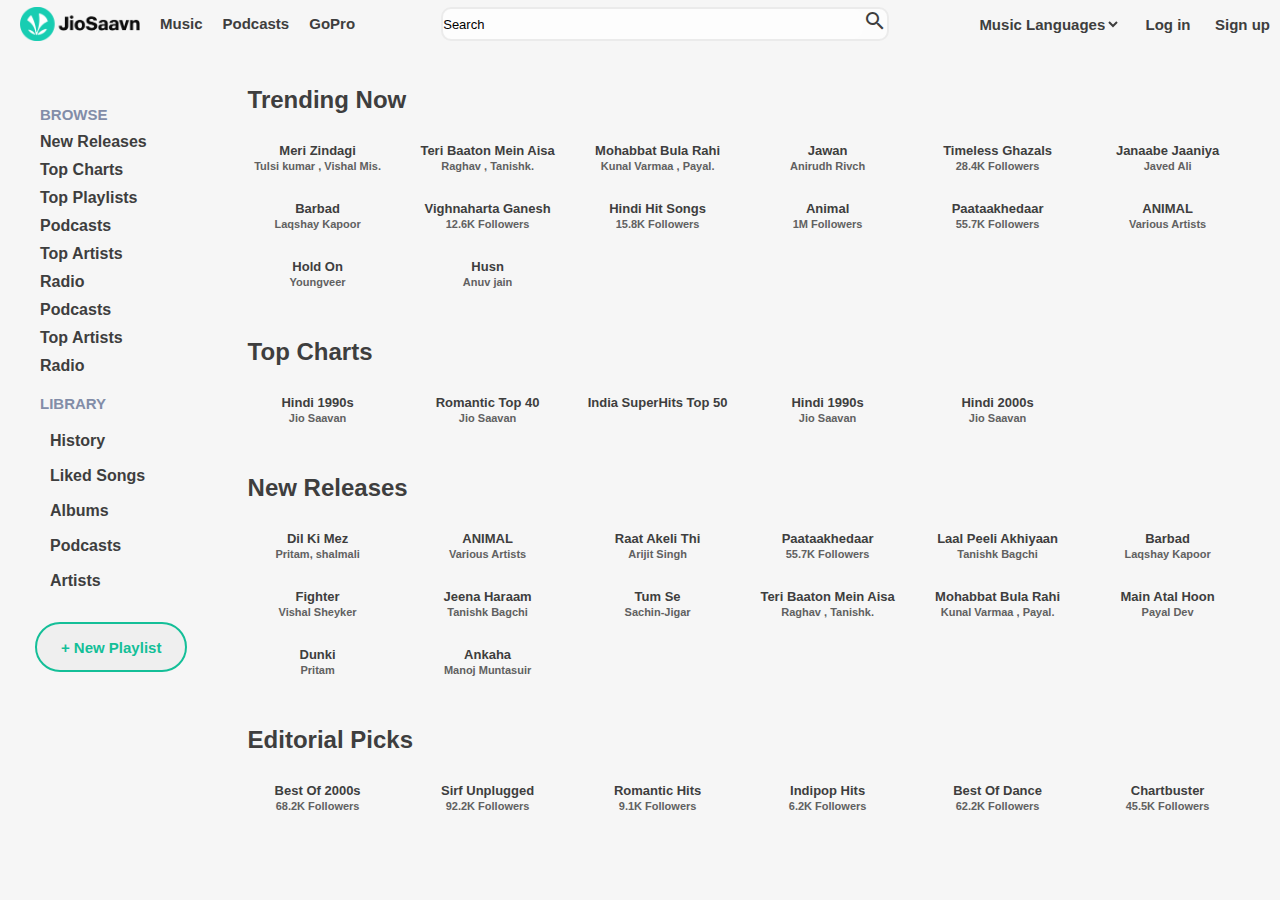
==== commit b0e6f570: "make responsive website" ====
--- a/index.html
+++ b/index.html
@@ -97,6 +97,9 @@
                     <li title="Podcasts"><a href="./dhruv/podcast.html">Podcasts</a></li>
                     <li title="Top Artists"><a href="">Top Artists</a></li>
                     <li title="Radio"><a href="">Radio</a></li>
+                    <li title="Podcasts"><a href="">Podcasts</a></li>
+                    <li title="Top Artists"><a href="Niharika/topArtist.html">Top Artists</a></li>
+                    <li title="Radio"><a href="Niharika/Radio.html">Radio</a></li>
                 </ul>
             </div>
 
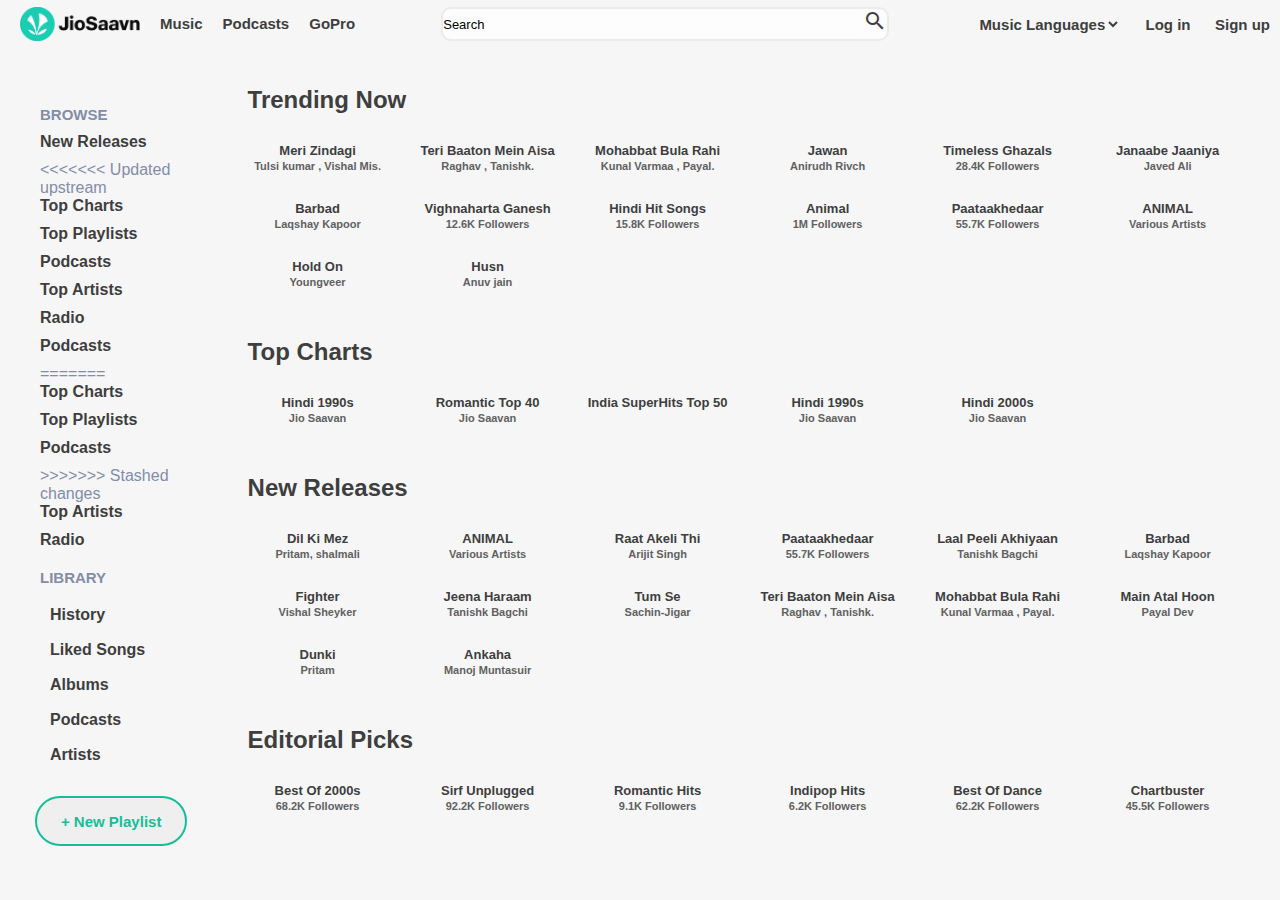
==== commit a85e7a0b: "radio changes" ====
--- a/index.html
+++ b/index.html
@@ -92,12 +92,18 @@
                 <h4>BROWSE</h4>
                 <ul class="category-1">
                     <li title="New Releases"><a href="">New Releases</a></li>
+<<<<<<< Updated upstream
                     <li title="Top Charts"><a href="./shreyashi/Top Charts/charts.html">Top Charts</a></li>
                     <li title="Top Playlists"><a href="abhishek/topPlaylist.html">Top Playlists</a></li>
                     <li title="Podcasts"><a href="./dhruv/podcast.html">Podcasts</a></li>
                     <li title="Top Artists"><a href="">Top Artists</a></li>
                     <li title="Radio"><a href="">Radio</a></li>
                     <li title="Podcasts"><a href="">Podcasts</a></li>
+=======
+                    <li title="Top Charts"><a href="shreyashi/Top Charts/charts.html">Top Charts</a></li>
+                    <li title="Top Playlists"><a href="abhishek/topPlaylist.html">Top Playlists</a></li>
+                    <li title="Podcasts"><a href="dhruv/podcast.html">Podcasts</a></li>
+>>>>>>> Stashed changes
                     <li title="Top Artists"><a href="Niharika/topArtist.html">Top Artists</a></li>
                     <li title="Radio"><a href="Niharika/Radio.html">Radio</a></li>
                 </ul>
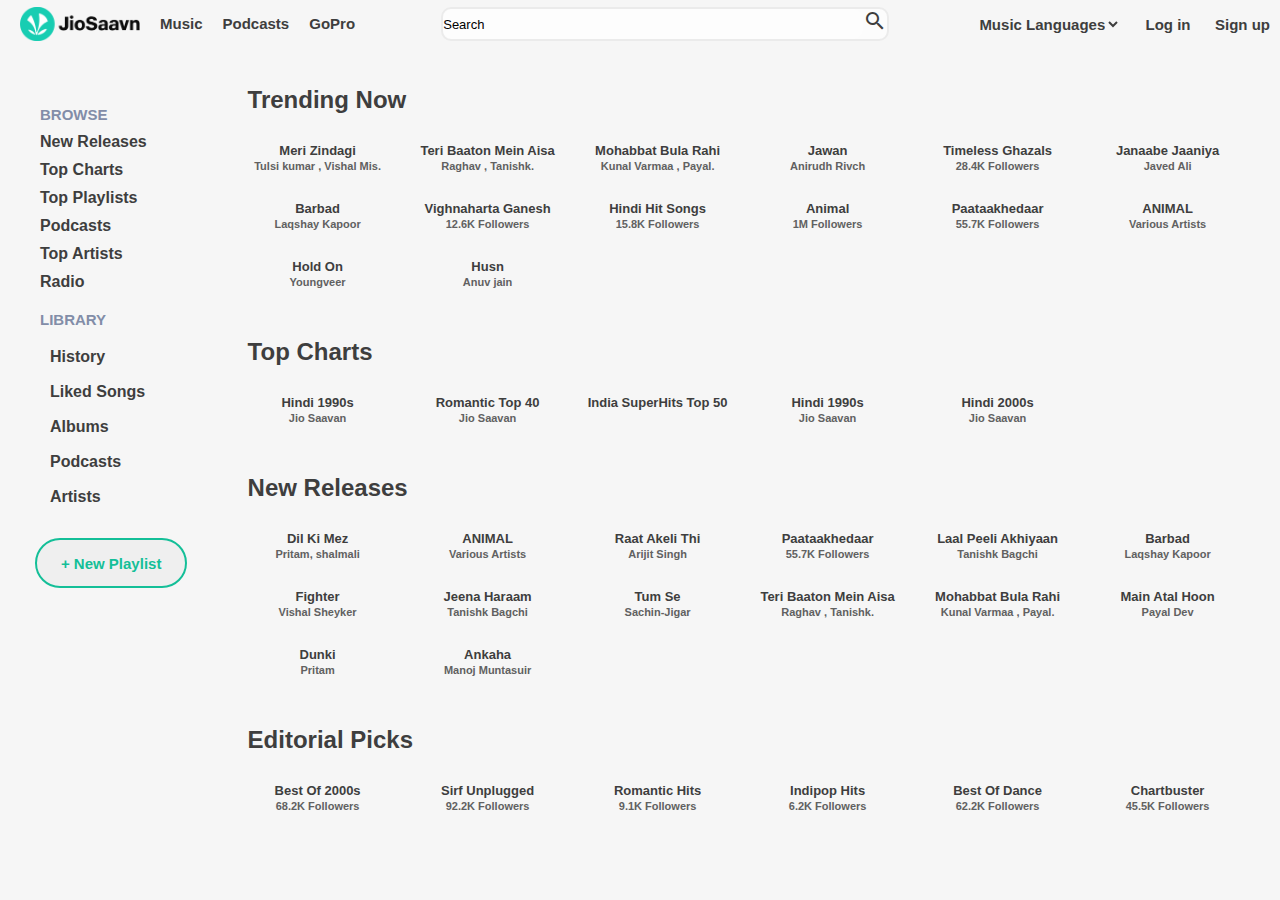
==== commit c95b5766: "Update index.html" ====
--- a/index.html
+++ b/index.html
@@ -92,18 +92,9 @@
                 <h4>BROWSE</h4>
                 <ul class="category-1">
                     <li title="New Releases"><a href="">New Releases</a></li>
-<<<<<<< Updated upstream
-                    <li title="Top Charts"><a href="./shreyashi/Top Charts/charts.html">Top Charts</a></li>
-                    <li title="Top Playlists"><a href="abhishek/topPlaylist.html">Top Playlists</a></li>
-                    <li title="Podcasts"><a href="./dhruv/podcast.html">Podcasts</a></li>
-                    <li title="Top Artists"><a href="">Top Artists</a></li>
-                    <li title="Radio"><a href="">Radio</a></li>
-                    <li title="Podcasts"><a href="">Podcasts</a></li>
-=======
                     <li title="Top Charts"><a href="shreyashi/Top Charts/charts.html">Top Charts</a></li>
                     <li title="Top Playlists"><a href="abhishek/topPlaylist.html">Top Playlists</a></li>
                     <li title="Podcasts"><a href="dhruv/podcast.html">Podcasts</a></li>
->>>>>>> Stashed changes
                     <li title="Top Artists"><a href="Niharika/topArtist.html">Top Artists</a></li>
                     <li title="Radio"><a href="Niharika/Radio.html">Radio</a></li>
                 </ul>
@@ -1233,4 +1224,4 @@
     <script src="https://kit.fontawesome.com/9c96e71cba.js" crossorigin="anonymous"></script>
 </body>
 
-</html>+</html>
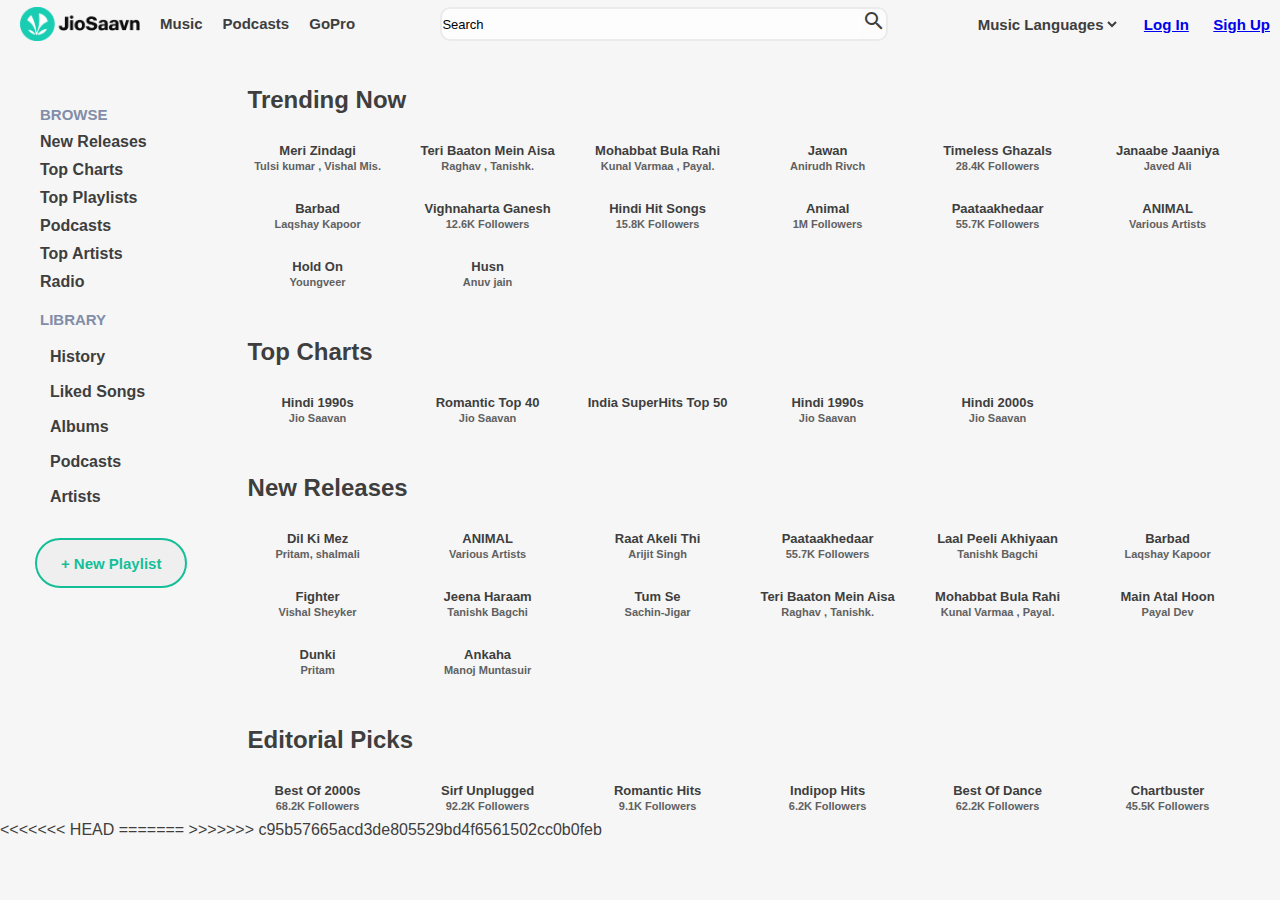
==== commit e4a20aa4: "Doing mearging" ====
--- a/index.html
+++ b/index.html
@@ -4,7 +4,7 @@
 <head>
     <meta charset="UTF-8">
     <meta name="viewport" content="width=device-width, initial-scale=1.0">
-    <title>Document</title>
+    <title>Jio Saavan</title>
     <link rel="stylesheet" href="style.css">
     <link rel="stylesheet" href="https://fonts.googleapis.com/icon?family=Material+Icons">
 </head>
@@ -59,7 +59,7 @@
                     </div>
                 </div>
             </div>
-            <div><span title="Podcasts"><a href="#podcasts">Podcasts</a></span></div>
+            <div><span title="Podcasts"><a href="#Trending-Podcasts">Podcasts</a></span></div>
             <div><span title="GoPro">GoPro</span></div>
         </div>
 
@@ -79,8 +79,8 @@
                     <option value="Bhojpuri">Bhojpuri</option>
                 </select>
             </span>
-            <span title="Log In" class="login">Log in</span>
-            <span title="Sign Up" class="login">Sign up</span>
+            <span title="Log In" class="login"><a href="./shreyashi/jeoSavan_log_in/index.html">Log In</a></span>
+            <span title="Sign Up" class="login"><a href="./shreyashi/jeoSavan_sign_up/index.html">Sigh Up</a></span>
         </div>
     </div>
     <!-- Nav close -->
@@ -91,12 +91,12 @@
             <div class="categories-1">
                 <h4>BROWSE</h4>
                 <ul class="category-1">
-                    <li title="New Releases"><a href="">New Releases</a></li>
-                    <li title="Top Charts"><a href="shreyashi/Top Charts/charts.html">Top Charts</a></li>
-                    <li title="Top Playlists"><a href="abhishek/topPlaylist.html">Top Playlists</a></li>
-                    <li title="Podcasts"><a href="dhruv/podcast.html">Podcasts</a></li>
-                    <li title="Top Artists"><a href="Niharika/topArtist.html">Top Artists</a></li>
-                    <li title="Radio"><a href="Niharika/Radio.html">Radio</a></li>
+                    <li title="New Releases"><a href="./Raj Patel/new releases.html" target="_blank">New Releases</a></li>
+                    <li title="Top Charts"><a href="./shreyashi/Top Charts/charts.html" target="_blank">Top Charts</a></li>
+                    <li title="Top Playlists"><a href="abhishek/topPlaylist.html" target="_blank">Top Playlists</a></li>
+                    <li title="Podcasts"><a href="./dhruv/podcast.html" target="_blank">Podcasts</a></li>
+                    <li title="Top Artists"><a href="./Niharika/topArtist.html" target="_blank">Top Artists</a></li>
+                    <li title="Radio"><a href="./Niharika/Radio.html" target="_blank">Radio</a></li>
                 </ul>
             </div>
 
@@ -135,7 +135,7 @@
 
             <!-- Trending Now section start -->
             <h2>Trending Now</h2>
-            <div class="container">
+            <div class="container" id="Trending-Now">
                 <div class="main-music icon_hover-1">
                     <div class="music-thumbnail">
                         <img src="https://c.saavncdn.com/516/Meri-Zindagi-Hindi-2024-20240124171007-150x150.jpg?bch=474133"
@@ -712,7 +712,7 @@
 
             <!-- Trending Podcasts section start -->
             <h2>Trending Podcasts</h2>
-            <div class="container">
+            <div class="container" id="Trending-Podcasts">
                 <div class="main-music icon_hover-1">
                     <div class="music-thumbnail">
                         <img src="https://c.sop.saavncdn.com/Sathi-Das-20210715050424-150x150.jpg" alt="">
@@ -1096,7 +1096,7 @@
             <hr style="color: #f6f6f6;">
 
             <!-- Footer section start -->
-            <footer>
+            <footer id="footer">
                 <div class="footer-1">
                     <div class="footer-container-1">
                         <h4>TOP ARTISTS</h4>
@@ -1197,17 +1197,21 @@
                         <span class="s1">© 2024 Saavn Media Limited All rights reserved.</span>
                         <span class="s2">
                             <span>Follow Us :</span>
-                            <span><a href="https://www.facebook.com/" class="facebook"><i
+                            <span><a href="https://www.facebook.com/" target="_blank"><i
                                         class="fa-brands fa-square-facebook" style="color: #045695;">
                                     </i></a>
                             </span>
-                            <span><i class="fa-brands fa-twitter" style="color: #74C0FC;"></i>
+                            <span><a href="https://twitter.com/?lang=en" target="_blank"><i class="fa-brands fa-twitter"
+                                        style="color: #74C0FC;"></i></a>
                             </span>
-                            <span><i class="fa-brands fa-youtube" style="color: #ff0000;"></i>
+                            <span><a href="https://www.youtube.com/" target="_blank"><i class="fa-brands fa-youtube"
+                                        style="color: #ff0000;"></i></a>
                             </span>
-                            <span><i class="fa-brands fa-instagram" style="color: #ee20d3;"></i>
+                            <span><a href="https://www.instagram.com/" target="_blank"><i class="fa-brands fa-instagram"
+                                        style="color: #ee20d3;"></i></a>
                             </span>
-                            <span><i class="fa-brands fa-linkedin" style="color: #74C0FC;"></i>
+                            <span><a href="https://www.linkedin.com/" target="_blank"><i class="fa-brands fa-linkedin"
+                                        style="color: #74C0FC;"></i></a>
                             </span>
                         </span>
 
@@ -1216,12 +1220,20 @@
             </footer>
             <!-- Footer section end -->
         </div>
-
-        <!-- Main Music Section End -->
     </div>
-    <div class="hide">I am shown when someone hovers over the div above.</div>
+    <!-- Main Music Section End -->
+    <div class="bottom-box">
+        <a href="#Trending-Now" title="Home"><i class="fa-solid fa-house"></i></a>
+        <a href="" title="Search"><i class="fa-solid fa-magnifying-glass"></i></a>
+        <a href="#footer" title="Browse"><i class="fa-regular fa-compass"></i></a>
+        <a href="./shreyashi/jeoSavan_sign_up/index.html" title="LogIn"><i class="fa-regular fa-user"></i></a>
+    </div>
     </div>
     <script src="https://kit.fontawesome.com/9c96e71cba.js" crossorigin="anonymous"></script>
 </body>
-
+<<<<<<< HEAD
 </html>
+=======
+
+</html>
+>>>>>>> c95b57665acd3de805529bd4f6561502cc0b0feb
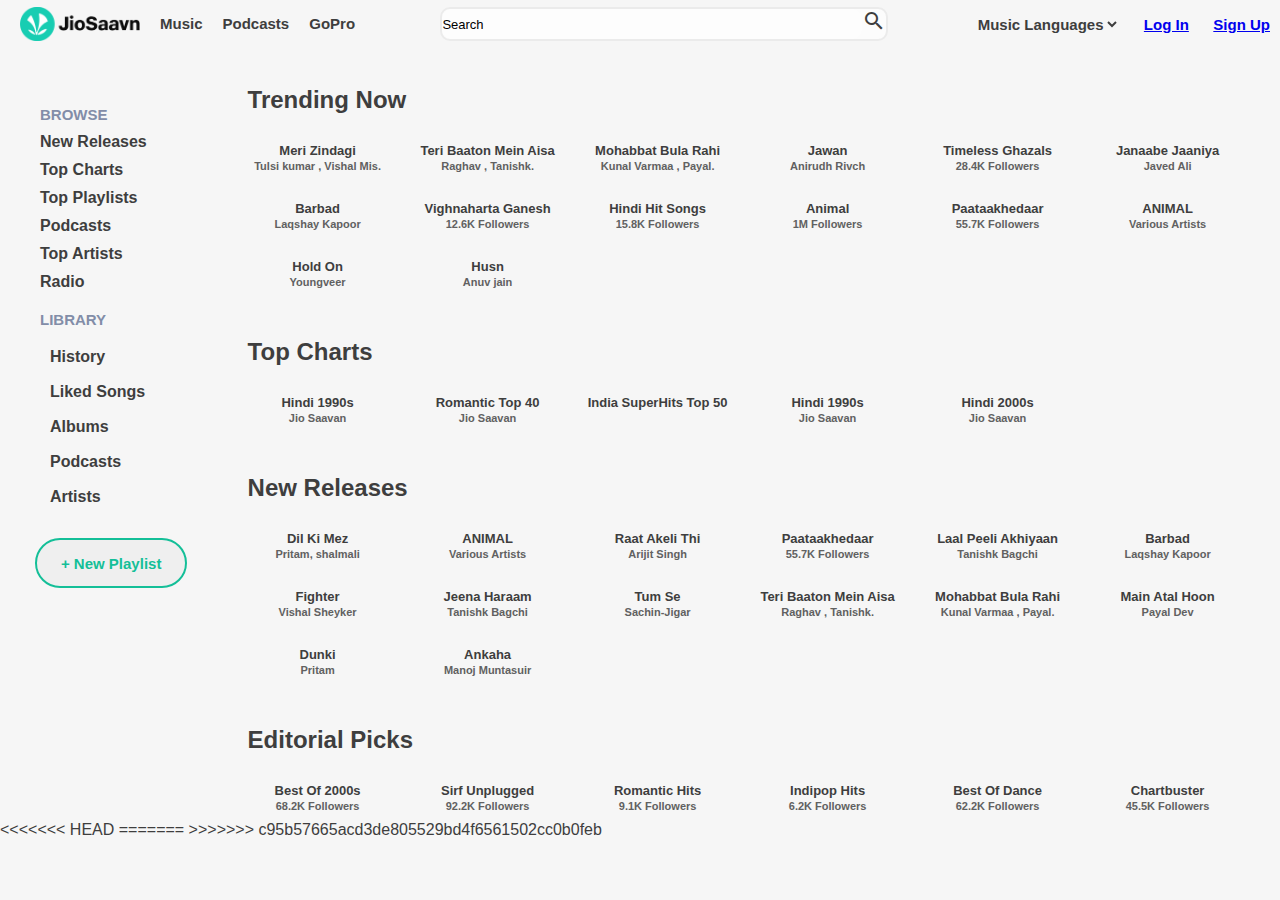
==== commit 913be5ad: "correct spelling mistack" ====
--- a/index.html
+++ b/index.html
@@ -79,8 +79,8 @@
                     <option value="Bhojpuri">Bhojpuri</option>
                 </select>
             </span>
-            <span title="Log In" class="login"><a href="./shreyashi/jeoSavan_log_in/index.html">Log In</a></span>
-            <span title="Sign Up" class="login"><a href="./shreyashi/jeoSavan_sign_up/index.html">Sigh Up</a></span>
+            <span title="Log In" class="login"><a href="./shreyashi/jioSavan_log_in/index.html">Log In</a></span>
+            <span title="Sign Up" class="login"><a href="./shreyashi/jioSavan_sign_up/index.html">Sign Up</a></span>
         </div>
     </div>
     <!-- Nav close -->
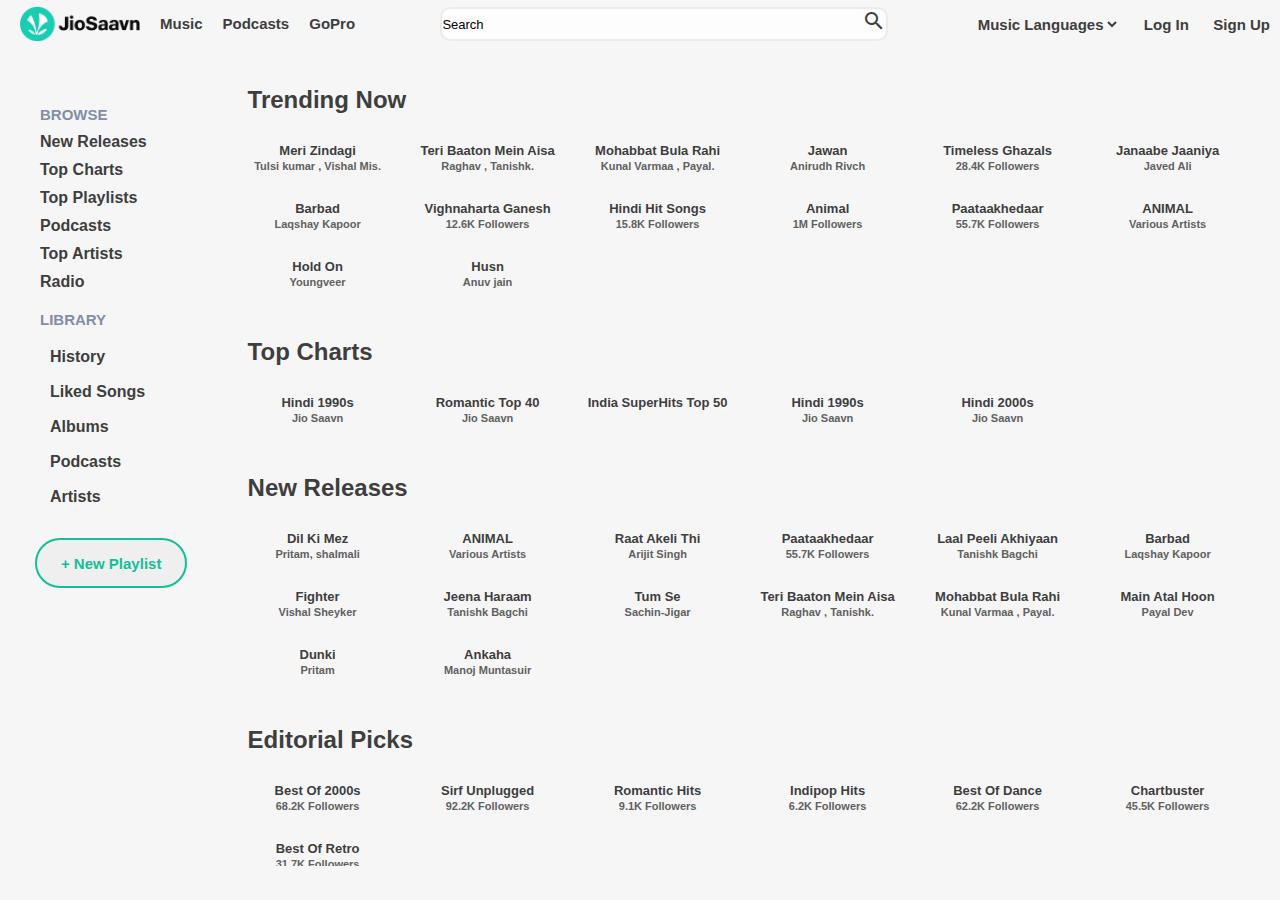
==== commit 00183171: "Done some changes" ====
--- a/index.html
+++ b/index.html
@@ -4,7 +4,7 @@
 <head>
     <meta charset="UTF-8">
     <meta name="viewport" content="width=device-width, initial-scale=1.0">
-    <title>Jio Saavan</title>
+    <title>Jio Saavn</title>
     <link rel="stylesheet" href="style.css">
     <link rel="stylesheet" href="https://fonts.googleapis.com/icon?family=Material+Icons">
 </head>
@@ -349,7 +349,7 @@
                     </div>
                     <div class="title">
                         <p class="p1">Hindi 1990s</p>
-                        <p class="p2">Jio Saavan</p>
+                        <p class="p2">Jio Saavn</p>
                     </div>
                 </div>
                 <div class="main-music icon_hover-1">
@@ -363,7 +363,7 @@
                     </div>
                     <div class="title">
                         <p class="p1">Romantic Top 40</p>
-                        <p class="p2">Jio Saavan</p>
+                        <p class="p2">Jio Saavn</p>
                     </div>
                 </div>
                 <div class="main-music icon_hover-1">
@@ -390,7 +390,7 @@
                     </div>
                     <div class="title">
                         <p class="p1">Hindi 1990s</p>
-                        <p class="p2">Jio Saavan</p>
+                        <p class="p2">Jio Saavn</p>
                     </div>
                 </div>
                 <div class="main-music icon_hover-1">
@@ -404,7 +404,7 @@
                     </div>
                     <div class="title">
                         <p class="p1">Hindi 2000s</p>
-                        <p class="p2">Jio Saavan</p>
+                        <p class="p2">Jio Saavn</p>
                     </div>
                 </div>
             </div>
@@ -1231,9 +1231,4 @@
     </div>
     <script src="https://kit.fontawesome.com/9c96e71cba.js" crossorigin="anonymous"></script>
 </body>
-<<<<<<< HEAD
 </html>
-=======
-
-</html>
->>>>>>> c95b57665acd3de805529bd4f6561502cc0b0feb
--- a/style.css
+++ b/style.css
@@ -21,7 +21,7 @@
     padding-top: 15px;
     padding-bottom: 15px;
     background: #f6f6f6;
-    z-index: 1;
+    /* z-index: 1; */
 }
 
 .header_left {
@@ -134,6 +134,11 @@
     background: #f6f6f6;
     color: #3e3e3e;
     cursor: pointer;
+}
+
+.header_right a {
+    color: #3e3e3e;
+    text-decoration: none;
 }
 
 .header_left span:hover {
@@ -249,9 +254,8 @@
 
 .music {
     width: 83%;
-    height: 85vh;
+    height: 90vh;
     overflow: auto;
-    /* border: 2px solid black; */
 }
 
 .container {
@@ -397,6 +401,7 @@
     width: 95%;
     margin-top: 30px;
     margin-left: 60px;
+    flex-wrap: wrap;
 }
 
 .footer-container-1 {
@@ -455,6 +460,22 @@
     color: rgb(0, 0, 0);
 }
 
+.bottom-box {
+    display: none;
+}
+
+.bottom-box i {
+    font-size: 30px;
+    cursor: pointer;
+}
+
+.bottom-box a {
+    color: rgba(0, 0, 0, 0.856);
+}
+
+
+
+
 @media screen and (max-width: 900px) {
     .header_left span {
         display: none;
@@ -470,6 +491,17 @@
 
     .music {
         width: 100%;
+        height: 85vh;
+    }
+
+    .bottom-box {
+        display: block;
+        width: 100%;
+        height: 40px;
+        background: #f6f6f6;
+        display: flex;
+        align-items: center;
+        justify-content: space-around;
     }
 
 }
@@ -494,9 +526,11 @@
         font-size: 7px;
     }
 
-    footer {
+    .footer-2{
         display: none;
     }
 
-
+    .footer-3{
+        display: none;
+    }
 }